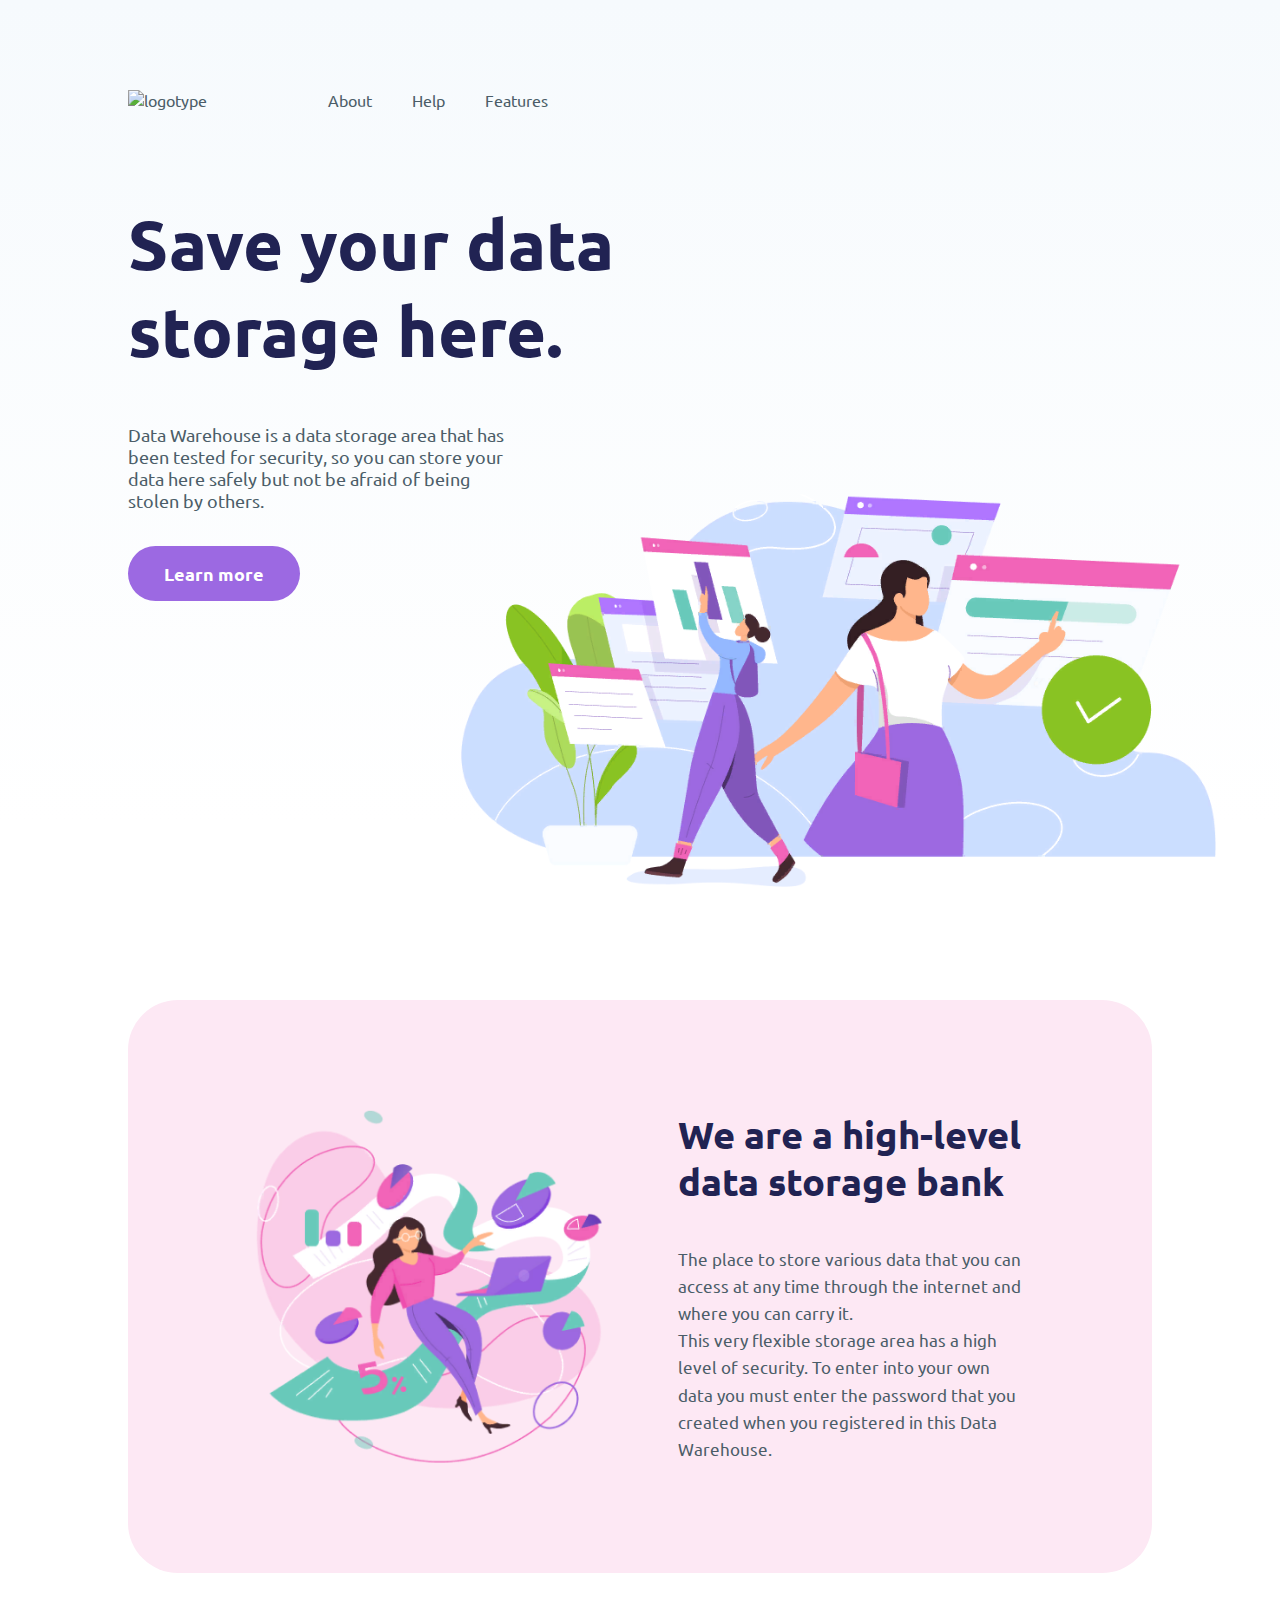
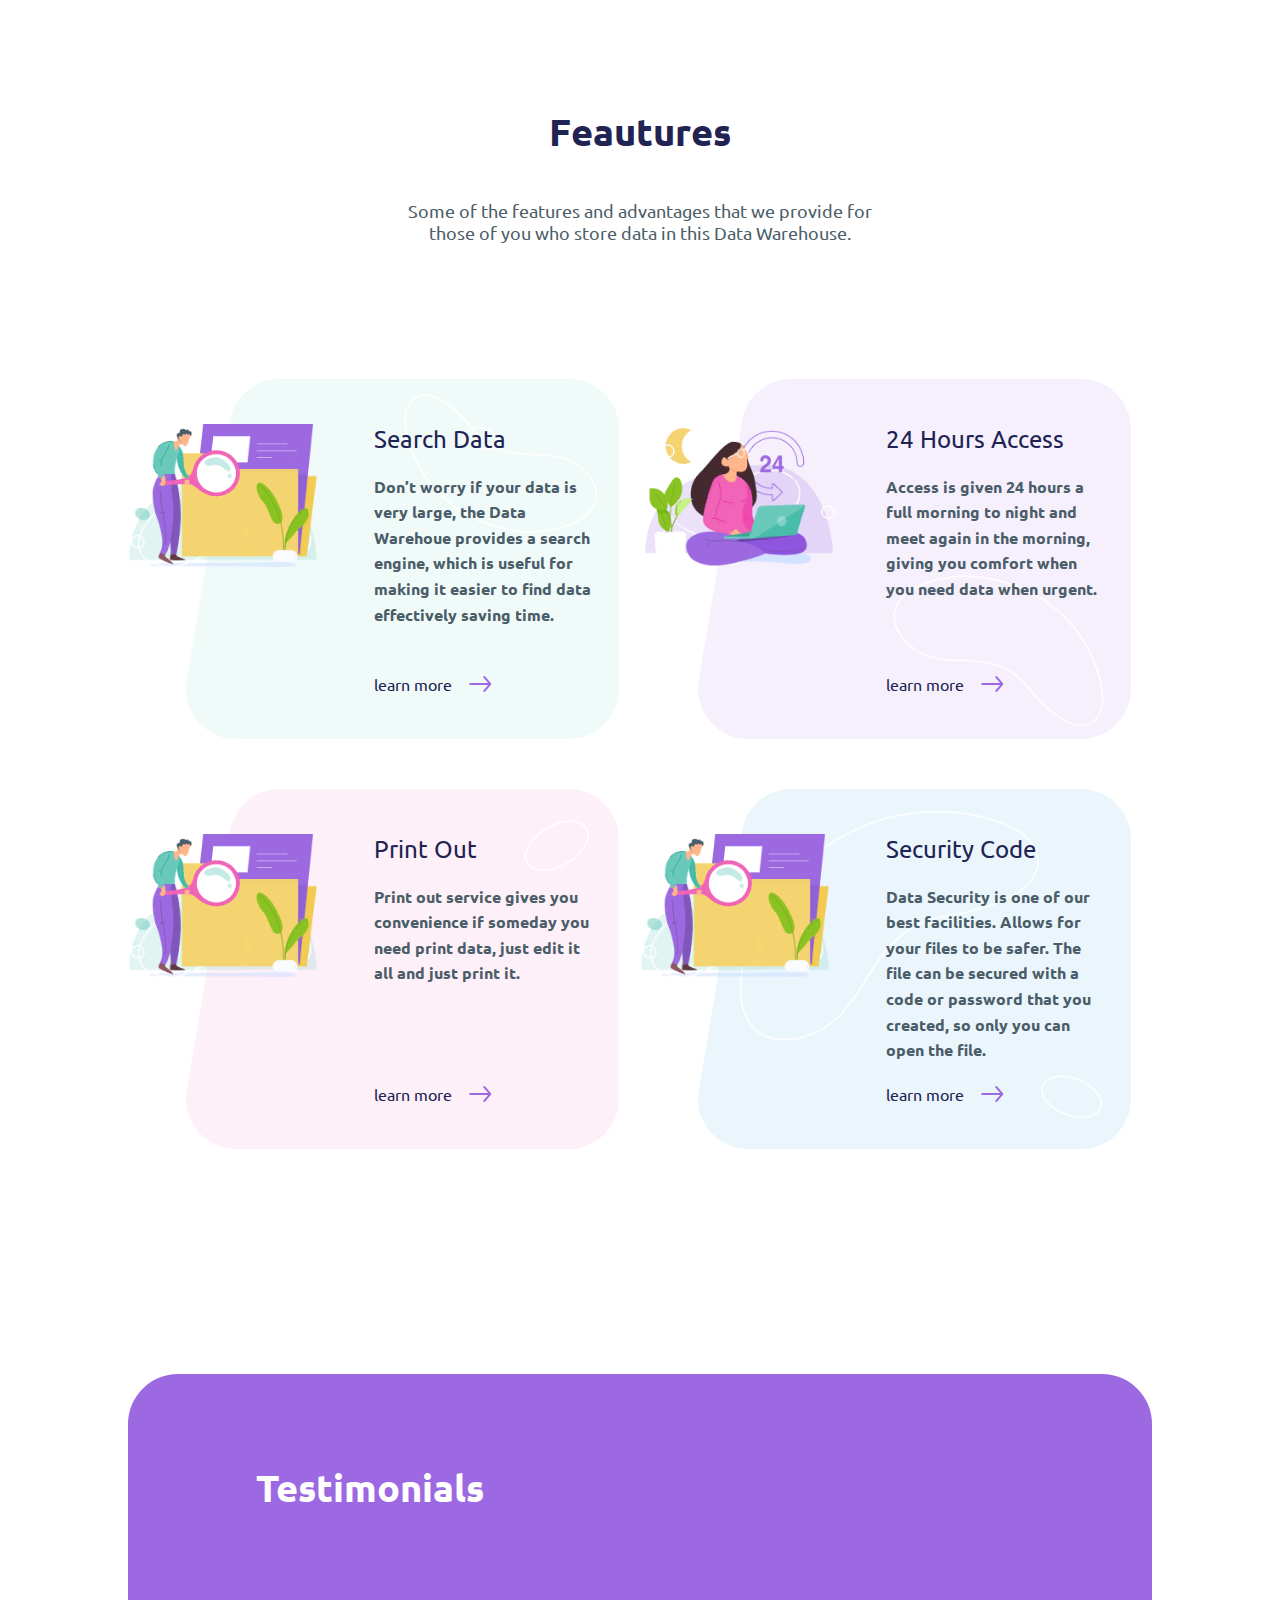
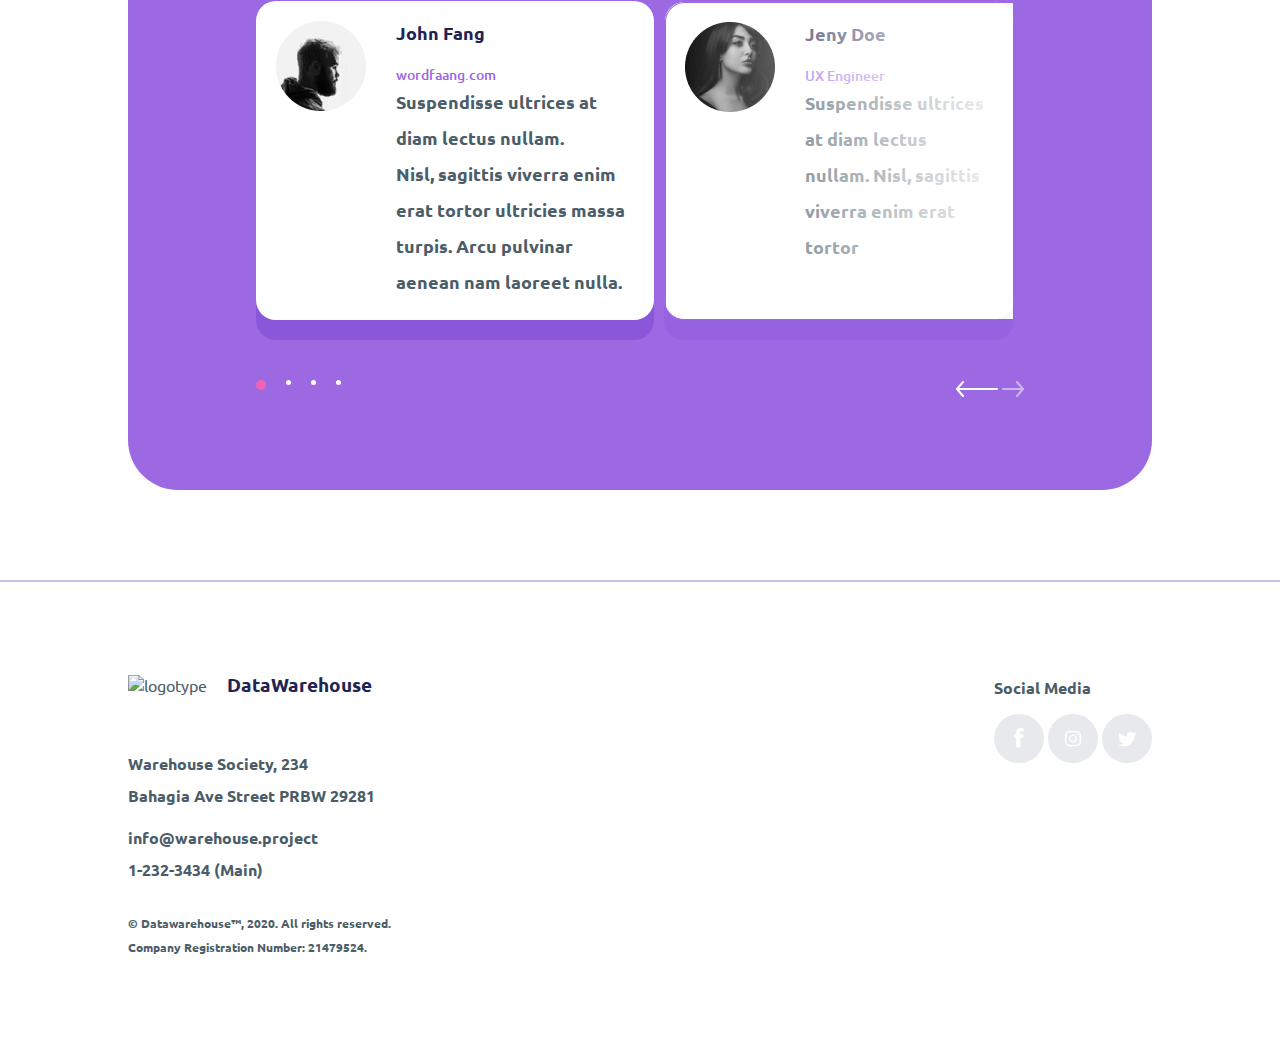
==== module1/index.html @ 19604c6b "made some changes" ====
<!DOCTYPE html>
<html lang="en">

<head>
    <meta charset="UTF-8">
    <meta http-equiv="X-UA-Compatible" content="IE=edge">
    <meta name="viewport" content="width=device-width, initial-scale=1.0">
    <meta name="description" content="Data Warehouse is a data storage area that has been tested for security, so you can store your data here safely but not be afraid of being stolen by others.">
    <meta name="keywords" content="warehouse, save, data, security, storage, area">

    <meta property="og:title" content="The Rock" />
    <meta property="og:image" content="assets/img/screen01_img.png"/>

    <title>Warehouse - Save your data storage here.</title>
    <link rel="stylesheet" href="assets/css/fonts.css">
    <link rel="stylesheet" href="assets/css/main.css">

</head>

<body>
    <header id="header">
        <div class="header_bg"></div>
        <div class="menu">
            <ul class="menu_items">
                <ul class="menu_logo">
                    <a href="/" class="logo">
                        <img src="assets/img/logo.svg" alt="logotype">
                    </a>
                </ul>
                <ul class="menu_item"><a href="#testimonials">About</a></ul>
                <ul class="menu_item"><a href="#footer">Help</a></ul>
                <ul class="menu_item"><a href="#features">Features</a></ul>
            </ul>
        </div>
        <div class="header_cont">
            <h1 class="header_h1">
                Save your data storage here.
            </h1>
            <p class="header_text">Data Warehouse is a data storage area that has been tested for security, so you can
                store your data here safely but not be afraid of being stolen by others.</p>
            <a href="#storage" class="header_button">Learn more</a>
        </div>
    </header>

    <section class="storage" id="storage">
        <div class="container storage_container">
            <img src="assets/img/screen02_img.png" alt="We are a high-level data storage bank" class="storage_img">
            <div class="storage_text">
                <h2 class="storage_h2">We are a high-level data storage bank</h2>
                <p class="storage_p">The place to store various data that you can access at any time through the
                    internet and where you can carry it.</p>
                <p class="storage_p">This very flexible storage area has a high level of security. To enter into your
                    own data you must enter the password that you created when you registered in this Data Warehouse.
                </p>
            </div>
        </div>
    </section>

    <section class="feautures" id="features">
        <div class="container">
            <h2 class="features_h2">Feautures</h2>
            <p class="feautures_p">Some of the features and advantages that we provide for those of you who store data
                in this Data Warehouse.</p>

            <div class="feautures_items">
                <div class="feautures_item">
                    <img src="assets/img/search_img.png" alt="" class="feautures_img">
                    <div class="feautures_text">
                        <h3 class="feautures_item_h3">Search Data</h3>
                        <p class="feautures_item_p">Don’t worry if your data is very large, the Data Warehoue provides a
                            search engine, which is useful for making it easier to find data effectively saving time.
                        </p>
                        <button class="feautures_btn"> learn more</button>
                    </div>
                </div>

                <div class="feautures_item feautures_hours">
                    <img src="assets/img/hours_img.png" alt="" class="feautures_img">
                    <div class="feautures_text">
                        <h3 class="feautures_item_h3">24 Hours Access</h3>
                        <p class="feautures_item_p">Access is given 24 hours a full morning to night and meet again in
                            the morning, giving you comfort when you need data when urgent.</p>
                        <button class="feautures_btn"> learn more</button>
                    </div>
                </div>

                <div class="feautures_item feautures_print">
                    <img src="assets/img/search_img.png" alt="" class="feautures_img">
                    <div class="feautures_text">
                        <h3 class="feautures_item_h3">Print Out</h3>
                        <p class="feautures_item_p">Print out service gives you convenience if someday you need print
                            data, just edit it all and just print it.</p>
                        <button class="feautures_btn"> learn more</button>
                    </div>
                </div>

                <div class="feautures_item feautures_security">
                    <img src="assets/img/search_img.png" alt="" class="feautures_img">
                    <div class="feautures_text">
                        <h3 class="feautures_item_h3">Security Code</h3>
                        <p class="feautures_item_p">Data Security is one of our best facilities. Allows for your files
                            to be safer. The file can be secured with a code or password that you created, so only you
                            can open the file.</p>
                        <button class="feautures_btn"> learn more</button>
                    </div>
                </div>
            </div>


        </div>
    </section>


    <!-- Поставила первому слайду класс active, а последнему через :last-child - display:none.
    Не смогла понять и нагуглить,как лучше это сделать, буду рада обратной связи.

     Полагаю, данный блок будет переделан во время подключения js -->
    <section class="testimonials" id="testimonials">
        <div class="container testimonials_container">
            <h2 class="testimonials_h2">Testimonials</h2>
            <div class="slider">
                <div class="slider_list">
                    <div class="slide active">
                        <div class="slide_cont">
                            <img src="assets/img/John.png" alt="John Fang" class="slide_img">
                            <div class="slide_text">
                                <h3 class="slide_h3">John Fang</h3>
                                <p class="slide_profession">wordfaang.com</p>
                                <p class="slide_p">Suspendisse ultrices at diam lectus nullam.</br> Nisl, sagittis
                                    viverra enim erat tortor ultricies massa turpis. Arcu pulvinar aenean nam laoreet
                                    nulla.</p>
                            </div>
                        </div>
                    </div>

                    <div class="slide">
                        <div class="slide_cont">
                            <img src="assets/img/jeny.png" alt="Jeny Doe" class="slide_img">
                            <div class="slide_text">
                                <h3 class="slide_h3">Jeny Doe</h3>
                                <p class="slide_profession">UX Engineer</p>
                                <p class="slide_p">Suspendisse ultrices at diam lectus nullam. Nisl, sagittis viverra enim erat tortor</p>
                            </div>
                        </div>
                        <div class="slide_unactive_bg"></div>
                    </div>

                    <div class="slide">
                        <div class="slide_cont">
                            <img src="assets/img/William.png" alt="William" class="slide_img">
                            <div class="slide_text">
                                <h3 class="slide_h3">William</h3>
                                <p class="slide_profession">Web Designer</p>
                                <p class="slide_p">Suspendisse ultrices at diam lectus nullam. Nisl, sagittis viverra enim erat tortor</p>
                            </div>
                        </div>
                        <div class="slide_unactive_bg"></div>

                    </div>


                </div>
                <div class="slider_navigation">
                    <div class="slider_dots">
                        <a class="slider_dot dot_active"></a>
                        <a class="slider_dot"></a>
                        <a class="slider_dot"></a>
                        <a class="slider_dot"></a>
                    </div>
                    <div class="slider_arrows">
                        <a href="" class="slider_arrow_left"><img src="assets/img/slider_arrow_left.svg"
                                alt="left arrow"></a>
                        <a href="" class="slider_arrow_right"><img src="assets/img/slider_arrow_right.svg"
                                alt="right arrow"></a>
                    </div>
                </div>
            </div>
        </div>
    </section>

    <footer id="footer">
        <div class="container footer_container">
            <div class="footer_menu">
                <a class="footer_logo" href="#header">
                    <img src="assets/img/logo.svg" alt="logotype">
                    <h3 class="footer_h3">DataWarehouse</h3>
                </a>

                <p class="footer_p">Warehouse Society, 234 <br> Bahagia Ave Street PRBW 29281</p>
                <p class="footer_p">info@warehouse.project <br> 1-232-3434 (Main)</p>

                <p class="footer_copyright">© Datawarehouse™, 2020. All rights reserved. <br> Company Registration
                    Number: 21479524.</p>

            </div>
            <div class="footer_icons">
                <p class="footer_p">Social Media</p>

                <a href="#footer" class="footer_icon"><img src="assets/img/fb.svg" alt="facebook icon"></a>
                <a href="#footer" class="footer_icon"><img src="assets/img/inst.svg" alt="instagram icon"></a>
                <a href="#footer" class="footer_icon"><img src="assets/img/twitter.svg" alt="twitter icon"></a>
            </div>
        </div>
    </footer>


</body>

</html>
---- module1/assets/css/fonts.css ----
/* ubuntu-300 - latin_cyrillic */
@font-face {
    font-family: 'Ubuntu';
    font-style: normal;
    font-weight: 300;
    src: local(''),
         url('../fonts/ubuntu-v19-latin_cyrillic-300.woff2') format('woff2'), /* Chrome 26+, Opera 23+, Firefox 39+ */
         url('../fonts/ubuntu-v19-latin_cyrillic-300.woff') format('woff'); /* Chrome 6+, Firefox 3.6+, IE 9+, Safari 5.1+ */
  }
  /* ubuntu-regular - latin_cyrillic */
  @font-face {
    font-family: 'Ubuntu';
    font-style: normal;
    font-weight: 400;
    src: local(''),
         url('../fonts/ubuntu-v19-latin_cyrillic-regular.woff2') format('woff2'), /* Chrome 26+, Opera 23+, Firefox 39+ */
         url('../fonts/ubuntu-v19-latin_cyrillic-regular.woff') format('woff'); /* Chrome 6+, Firefox 3.6+, IE 9+, Safari 5.1+ */
  }
  /* ubuntu-500 - latin_cyrillic */
  @font-face {
    font-family: 'Ubuntu';
    font-style: normal;
    font-weight: 500;
    src: local(''),
         url('../fonts/ubuntu-v19-latin_cyrillic-500.woff2') format('woff2'), /* Chrome 26+, Opera 23+, Firefox 39+ */
         url('../fonts/ubuntu-v19-latin_cyrillic-500.woff') format('woff'); /* Chrome 6+, Firefox 3.6+, IE 9+, Safari 5.1+ */
  }
  /* ubuntu-700 - latin_cyrillic */
  @font-face {
    font-family: 'Ubuntu';
    font-style: normal;
    font-weight: 700;
    src: local(''),
         url('../fonts/ubuntu-v19-latin_cyrillic-700.woff2') format('woff2'), /* Chrome 26+, Opera 23+, Firefox 39+ */
         url('../fonts/ubuntu-v19-latin_cyrillic-700.woff') format('woff'); /* Chrome 6+, Firefox 3.6+, IE 9+, Safari 5.1+ */
  }
---- module1/assets/css/main.css ----
* {
    font-family: Ubuntu, sans-serif;
    box-sizing: border-box;
    padding: 0;
    margin: 0;
    border: none;
}
body {
    width: 100vw;
    background: linear-gradient(180deg, #F6FAFD 0%, #FFFFFF 19.4%);
}
a {
    text-decoration: none;
    cursor: pointer;
}
p, a {
    color: #4B5D68;
}
h1, h2, h3, h4, h5, h6 {
    color: #212353;
}
header {
    padding: 10vh 10vw 0 10vw;
    width: 100vw;
    margin: 0 auto;
    height: 100vh;
    min-height: 450px;
    position: relative;
}
.header_bg {
    background-image: url(../img/Screen01_bg.png);
    background-repeat: no-repeat;
    background-size: contain;
    width: 60vw;
    height: 60vh;
    position: absolute;
    background-position: 100% 100%;
    bottom: 0;
    right: 5vw;
    z-index: 1;
}
.menu_logo {
    margin-right: 121px;
}
.menu_items {
    display: flex;
    align-items: center;
}
.menu_item {
    margin-right: 40px;
}
.menu_item a {
    font-size: 16px;
    transition: all 0.5s linear;
}
.menu_item a:hover {
    font-weight: 700;
}
.menu_item:last-child {
    margin-right: 0;
}
.header_cont {
    margin-top: 10vh;
    width: 40vw;
    min-width: 300px;
    position: relative;
    z-index: 2;
}
.header_h1 {
    font-size: calc(36px + (80 - 36) * ((100vw - 320px) / (1600 - 320)));
    font-weight: 700;
}
.header_text {
    font-size: 18px;
    margin: 50px 0 50px 0;
    max-width: 380px;
}
.header_button {
    padding: 16px 36px;
    border-radius: 50px;
    background-color: #9C69E2;
    color: #fff;
    font-weight: 700;
    font-size: 18px;
}
.storage {
    padding-top: 100px;
}
.container {
    width: 80%;
    margin: 0 auto;
    display: flex;
    flex-direction: column;
    align-items: center;
}

.container.storage_container {
    background-color: #FDE8F4;
    border-radius: 50px;
    display: flex;
    flex-direction: row;
    padding: 20px 10vw;
    gap: 10%;
}
.storage_img {
    width: 45%;
    margin: 10vh 0;

}
.storage_text {
    width: 45%;
}
.storage_h2 {
    font-size: calc(30px + (40 - 30) * ((100vw - 320px) / (1600 - 320)));
    text-align: left;
    margin-bottom: 40px;

}
.storage_p {
    font-size: calc(14px + (18 - 14) * ((100vw - 320px) / (1600 - 320)));
    line-height: 1.6em;

}

.feautures {
    padding: 15vh 0;

}
.features_h2{
    font-size: calc(30px + (40 - 30) * ((100vw - 320px) / (1600 - 320)));
}
.feautures_p{
    width: 40vw;
    min-width: 300px;
    text-align: center;
    margin: 5vh auto 5vh auto;
    font-size: 18px;
}
.feautures_items {
    display: flex;
    flex-wrap: wrap;
    width: 100%;
    gap: 2%;
    margin-top: 10vh;

}
.feautures_item {
    width: 48%;
    display: flex;
    padding: 45px 0;
    flex-wrap: wrap;
    flex-direction: row;
    align-items: start;
    gap: 10%;
    background-image: url(../img/search_bg.png);
    background-repeat: no-repeat;
    background-size: 90% 100%;    
    background-position: 100% 50%;
}
.feautures_item.feautures_hours {
    background-image: url(../img/hours_bg.png);
}
.feautures_item.feautures_print {
    background-image: url(../img/print_bg.png);
    margin-top: 50px;
}
.feautures_item.feautures_security {
    background-image: url(../img/security_bg.png);
    margin-top: 50px;
}
.feautures_img {
    display: block;
    max-width: 40%;
    /* max-height: 200px; */
    height: auto;
}
.feautures_text {
    width: 50%;
}
.feautures_item_h3 {
    font-size: 24px;
    font-weight: 400;
}
.feautures_item_p {
    font-size: 16px;
    font-weight: 700;
    margin: 20px 20px 20px 0;
    line-height: 1.6em;
    width: 220px;
    height: 180px;
}
.feautures_btn {
    background-color: transparent;
    background-image: url(../img/feautures_arrow.png);
    background-position: 100% 50%;
    background-repeat: no-repeat;
    padding-right: 40px;
    color: #212353;
    font-size: 16px;
}

.testimonials {
    padding: 10vh 0;
    overflow: hidden;

}
.container.testimonials_container {
    background: #9C69E2;
    border-radius: 50px;
    padding: 10vh 10vw;
    align-items: start;
}
.testimonials_h2 {
    color: #fff;
    font-size: calc(30px + (40 - 30) * ((100vw - 320px) / (1600 - 320)));
    text-align: left;
}

.slider{
    width: 100%;
    margin-top: 10vh;    
}
.slider_list{
    width: 100%;
    display: flex;
    flex-direction: row;
}
.slide{
    width: 40vw;
    min-width: 350px;
    margin-right: 10px;
    padding: 20px;
    background-color: #fff;
    border-radius: 20px;
    box-shadow: 0px 20px 0px rgba(95, 43, 200, 0.1);
    border: 1px solid #9C69E2;
    position: relative;
}
.slide.active {
    width: 80vw;
    border: none;
    box-shadow: 0px 20px 0px rgba(95, 43, 200, 0.3);
}
.slide:last-child {
    display: none;
}
.slide_cont{
    display: flex;
    flex-direction: row;
    align-items: start;
}

.slide_text{
    margin-left: 30px;
    width: 70%;
}
.slide_h3{
    font-size: 18px;
}
.slide_profession{
    font-size: 14px;
    font-weight: 500;
    color: #9C69E2;
    margin-top: 20px;
}
.slide_p{
    font-weight: 700;
    font-size: 18px;
    line-height: 2em;
}
.slide_img {
    display: block;
}

.slide_unactive_bg {
    position: absolute;
    width: 100%;
    height: 100%;
    z-index: 10;
    background-image: url(../img/slide_unactive.png);
    left: 0;
    top: 0;
}

.slider_navigation{
    display: flex;
    flex-direction: row;
    justify-content: space-between;
    margin-top: 60px;

}
.slider_dots{
    display: flex;
    flex-direction: row;
    gap: 20px

}
.slider_dot{
    background: #fff;
    width: 5px;
    height: 5px;
    border-radius: 100%;
}
.slider_dot.dot_active{
    background: #F063B8;
    width: 10px;
    height: 10px;
}

footer {
    padding: 10vh 0;
    border-top: 2px solid rgba(95, 43, 200, 0.3)
}

.footer_container{
    display: flex;
    flex-direction: row;
    justify-content: space-between;
    align-items: start;
}
.footer_logo{
    display: flex;
    flex-direction: row;
    align-items: center;
    gap: 20px;
    margin-bottom: 50px;
}

.footer_p {
    margin-bottom: 10px;
    font-size: 16px;
    font-weight: 700;
    line-height: 2em;

}

.footer_copyright {
    font-size: 12px;
    font-weight: 700;
    line-height: 2em;
    margin-top: 25px;
}












/* adaptive */
@media (max-width:1200px) {
    .container {
        width: 90%;
    }
}

@media (max-width:992px) {
    .header_cont {
        width: 60vw;
    }
    .header_text {
        margin: 5vh 0 5vh 0;
    }
    .container {
        width: 95%;
    }
    .feautures_item {
        width: 100%;
        max-width: 600px;
        margin: 10px auto 10px auto;
    }
}
@media (max-width:768px) {
    header {
        padding: 10vh 5vw 0 5vw;
    }
    .header_bg {
        opacity: 0.7;
    }
    .container.storage_container {
        padding: 10vh 5vw;
        flex-wrap: wrap;
        text-align: center;
    }
    .storage_img {
        width: 100%;
        max-width: 200px;
        margin: 5vh auto;
    }
    .storage_h2 {
        text-align: center;
    }
    .storage_text {
        width: 100%;
    }
    .footer_container {
        flex-direction: column;
        justify-content: center;
        align-items: center;
        text-align: center;
    }

}
@media (max-width:480px) {
    .menu_logo {
        margin-right: 50px;
    }
    .header_bg {
        opacity: 0;
    }
    .header_cont {
        margin: 10vh auto 0 auto;
        text-align: center;
        width: 100%;
    }
    .feautures_items {
        align-items: center;
    }
    .feautures_item {
        background-size: 100% 100%;
    }
    .feautures_text{
        width: 100%;
        text-align: center;
    }
    .feautures_img{
        width: 100%;
        margin: 0 auto 20px auto;
    }
    .feautures_item_p {
        width: 80%;
        margin: 20px auto;
        height: auto;
    }
}
@media (max-width:320px) {
    .menu_logo, .menu_item {
        margin-right: 20px;
    }

}
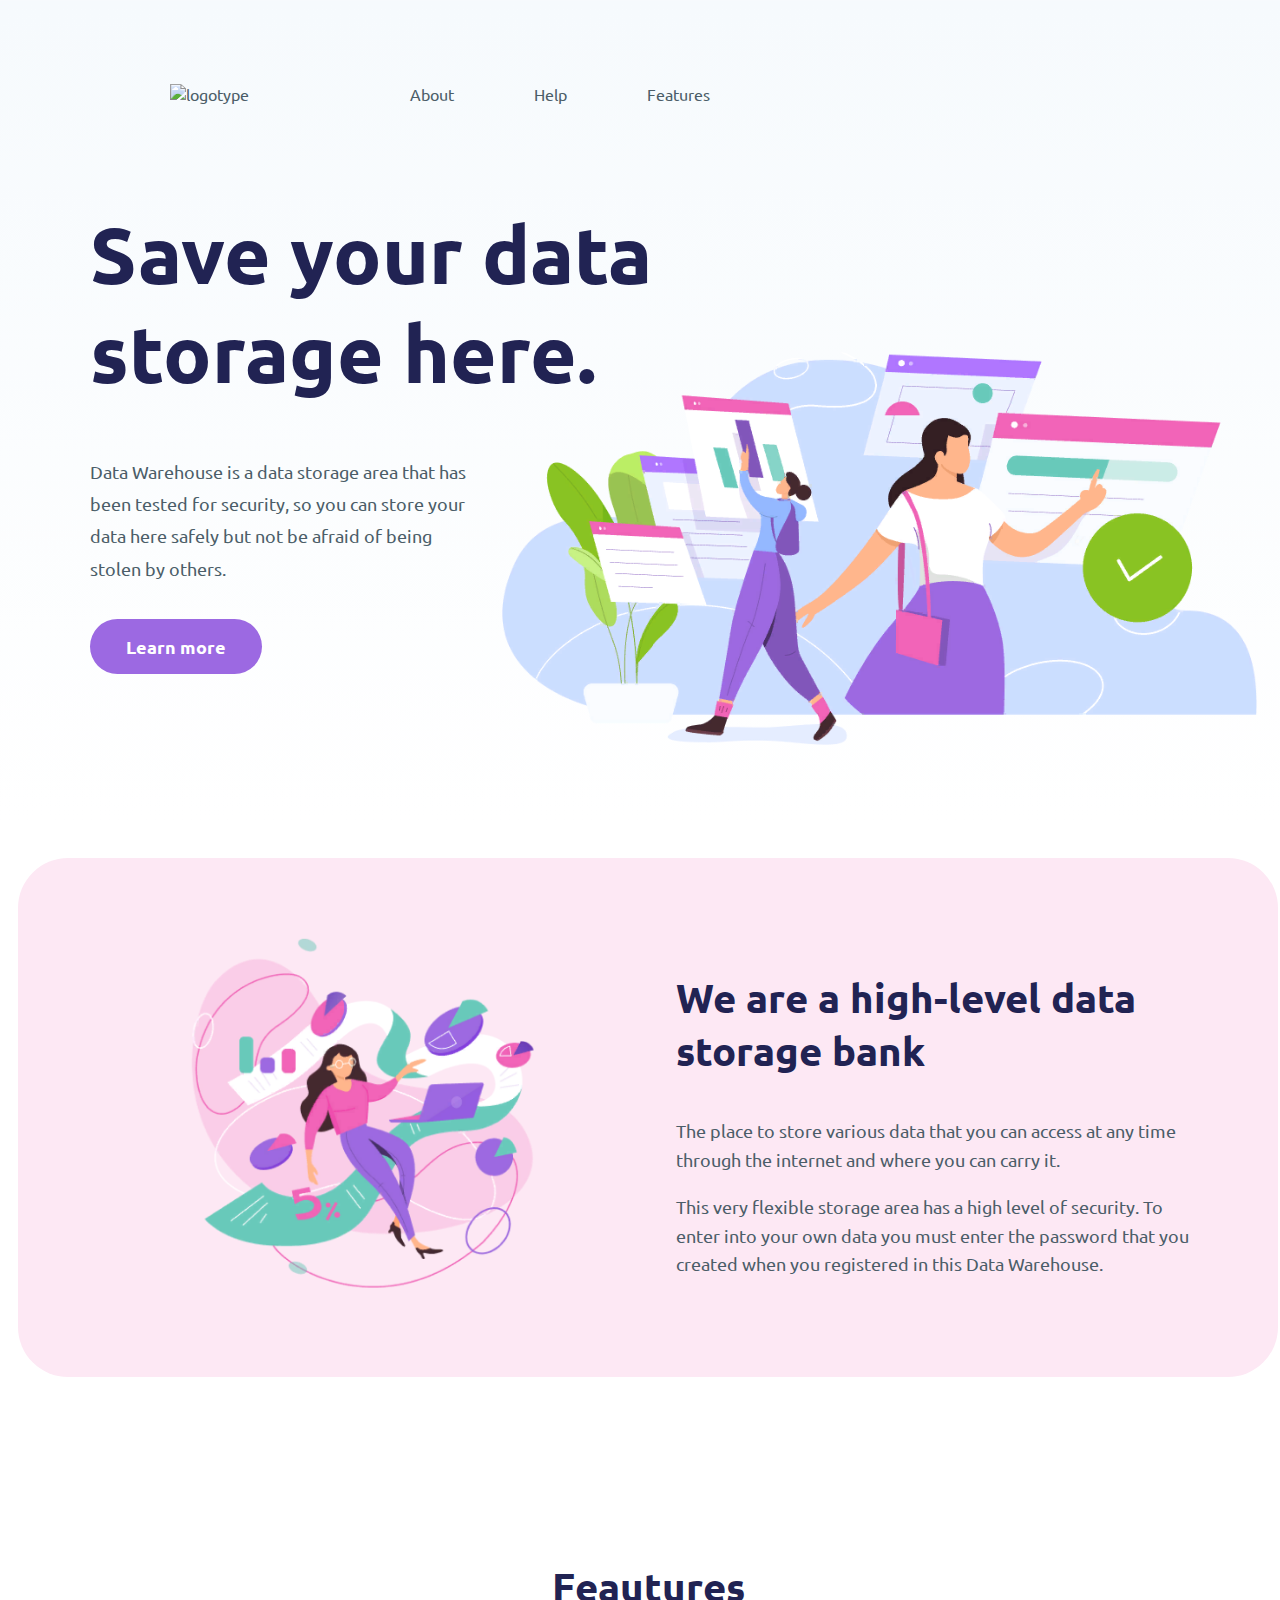
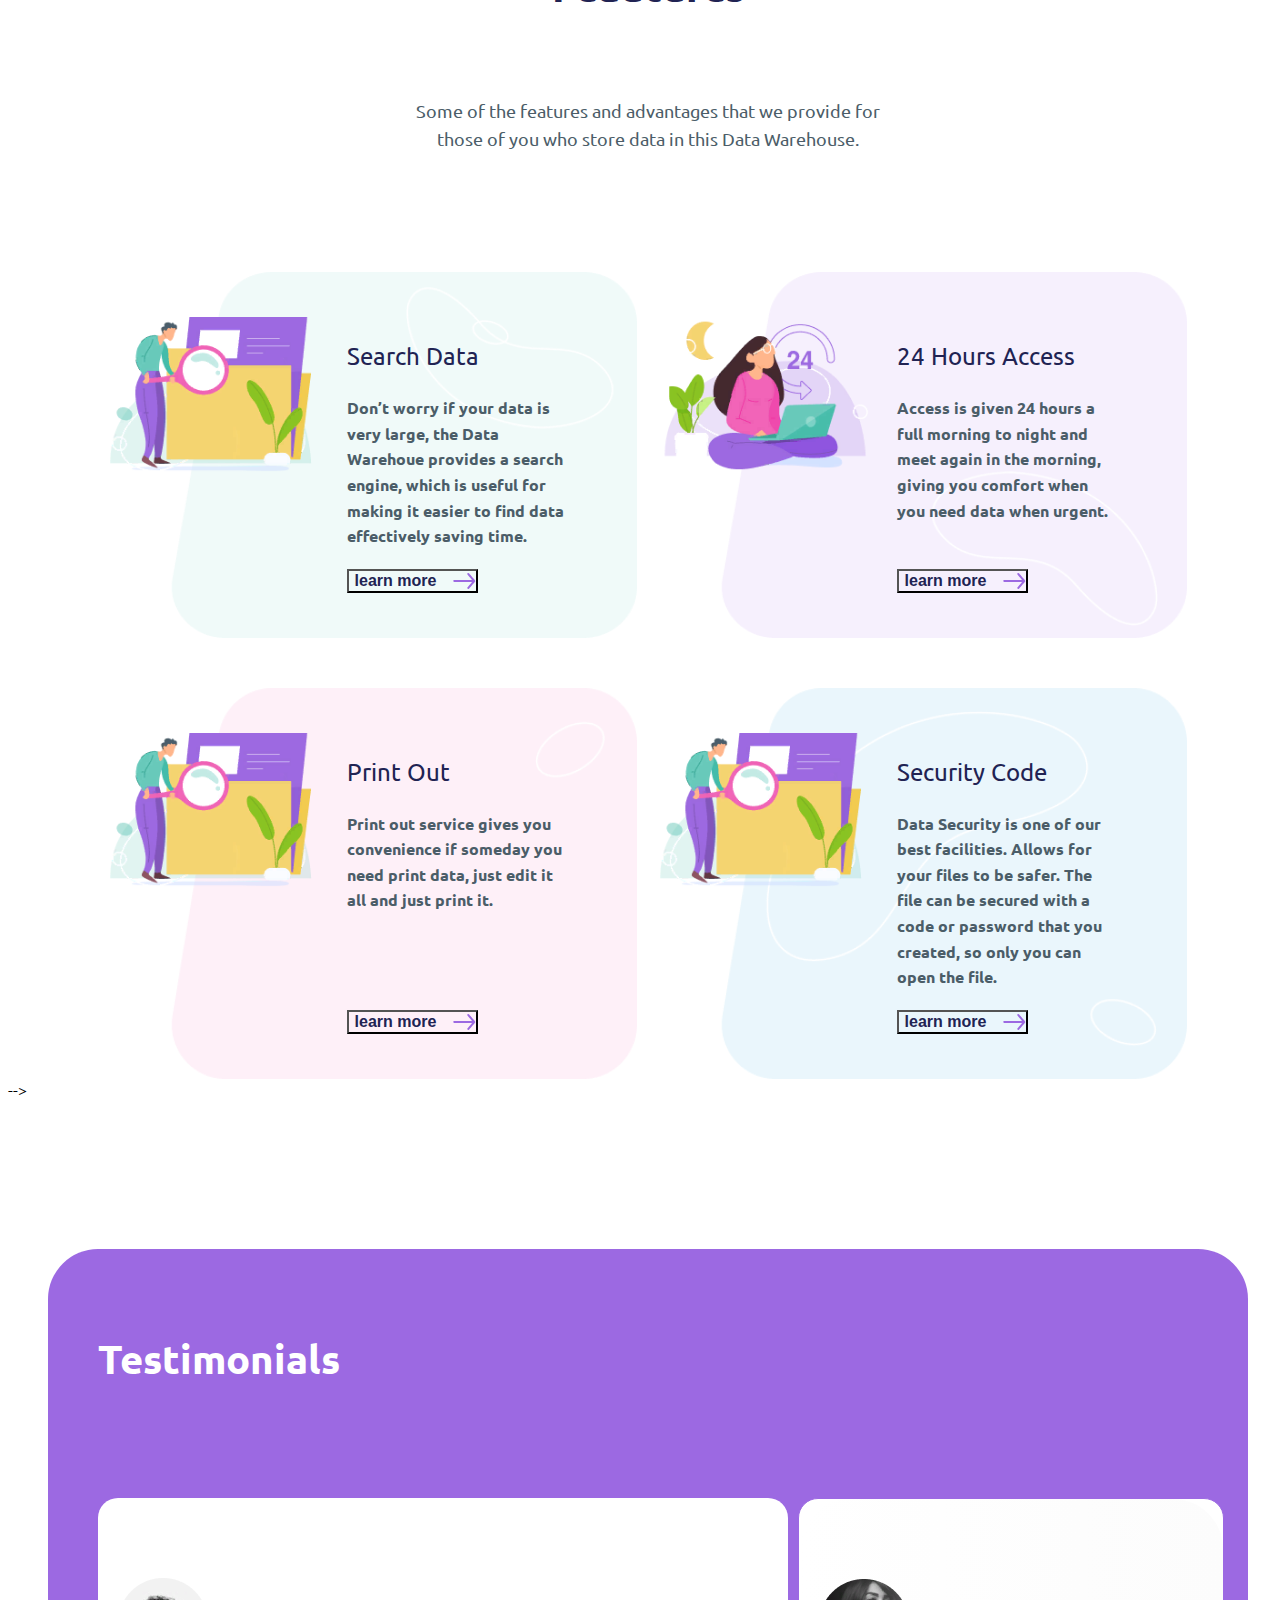
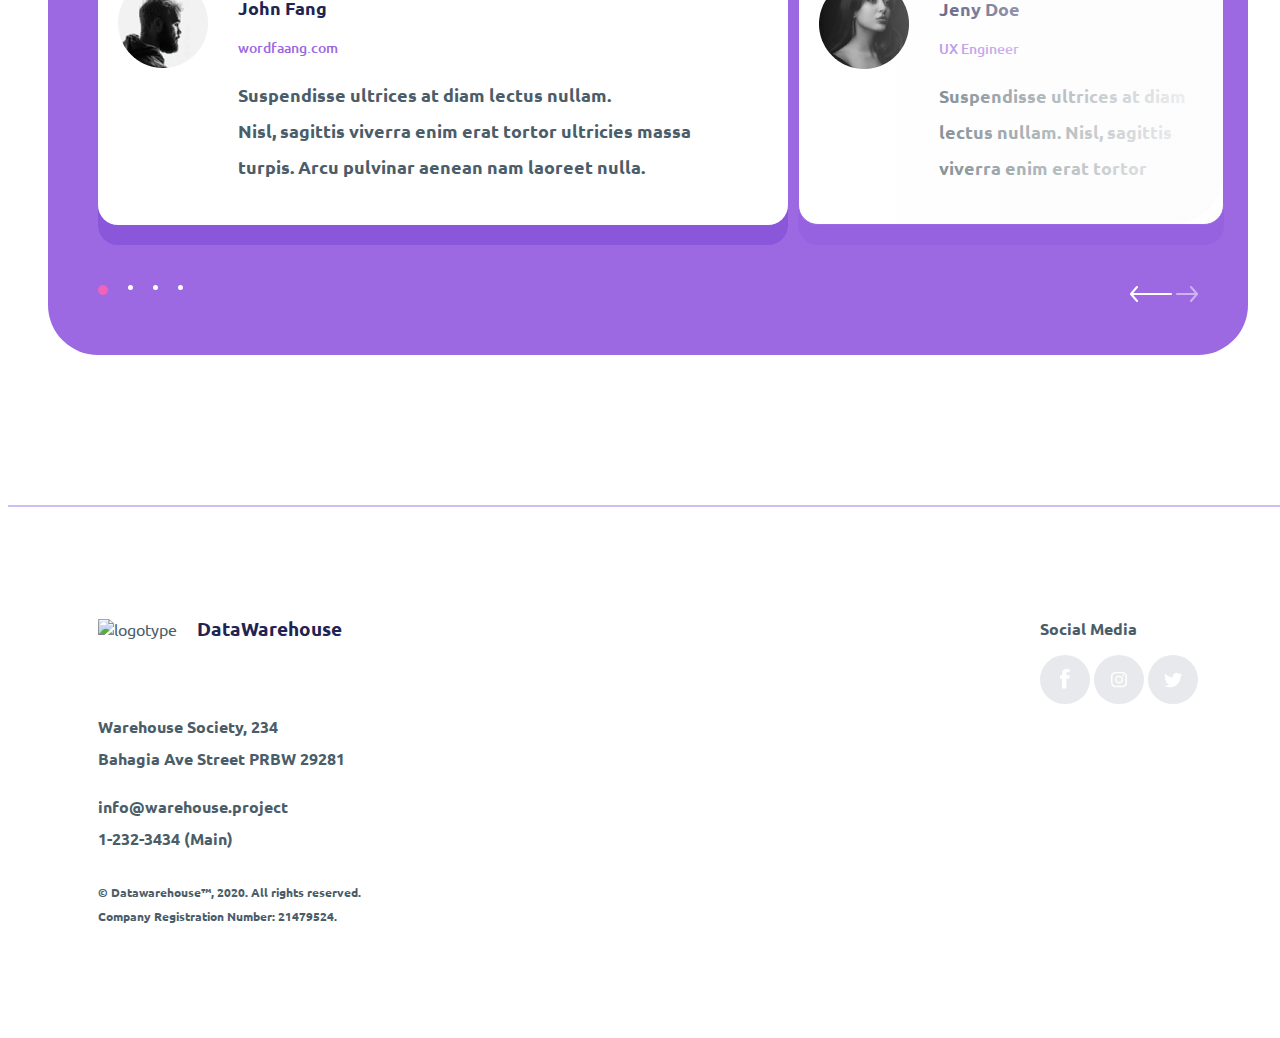
==== commit 41dd889e: "Made some changes" ====
--- a/module1/index.html
+++ b/module1/index.html
@@ -4,21 +4,25 @@
 <head>
     <meta charset="UTF-8">
     <meta http-equiv="X-UA-Compatible" content="IE=edge">
-    <meta name="viewport" content="width=device-width, initial-scale=1.0">
-    <meta name="description" content="Data Warehouse is a data storage area that has been tested for security, so you can store your data here safely but not be afraid of being stolen by others.">
+    <meta name="viewport" content="width=device-width, initial-scale=1.0, maximum-scale=1.0">
+    <meta name="description"
+        content="Data Warehouse is a data storage area that has been tested for security, so you can store your data here safely but not be afraid of being stolen by others.">
     <meta name="keywords" content="warehouse, save, data, security, storage, area">
 
     <meta property="og:title" content="The Rock" />
-    <meta property="og:image" content="assets/img/screen01_img.png"/>
+    <meta property="og:image" content="assets/img/screen01_img.png" />
 
     <title>Warehouse - Save your data storage here.</title>
+    <link rel="icon" href="assets/img/favicon.ico" type="image/x-icon">
+
+    <link rel="stylesheet" href="assets/css/reset.css">
     <link rel="stylesheet" href="assets/css/fonts.css">
     <link rel="stylesheet" href="assets/css/main.css">
 
 </head>
 
 <body>
-    <header id="header">
+    <header id="header" class="header">
         <div class="header_bg"></div>
         <div class="menu">
             <ul class="menu_items">
@@ -34,7 +38,7 @@
         </div>
         <div class="header_cont">
             <h1 class="header_h1">
-                Save your data storage here.
+                Save your data <br>storage here.
             </h1>
             <p class="header_text">Data Warehouse is a data storage area that has been tested for security, so you can
                 store your data here safely but not be afraid of being stolen by others.</p>
@@ -44,7 +48,7 @@
 
     <section class="storage" id="storage">
         <div class="container storage_container">
-            <img src="assets/img/screen02_img.png" alt="We are a high-level data storage bank" class="storage_img">
+            <div class="storage_img"></div>
             <div class="storage_text">
                 <h2 class="storage_h2">We are a high-level data storage bank</h2>
                 <p class="storage_p">The place to store various data that you can access at any time through the
@@ -57,7 +61,7 @@
     </section>
 
     <section class="feautures" id="features">
-        <div class="container">
+        <div class="container feautures_container">
             <h2 class="features_h2">Feautures</h2>
             <p class="feautures_p">Some of the features and advantages that we provide for those of you who store data
                 in this Data Warehouse.</p>
@@ -65,56 +69,70 @@
             <div class="feautures_items">
                 <div class="feautures_item">
                     <img src="assets/img/search_img.png" alt="" class="feautures_img">
-                    <div class="feautures_text">
-                        <h3 class="feautures_item_h3">Search Data</h3>
-                        <p class="feautures_item_p">Don’t worry if your data is very large, the Data Warehoue provides a
-                            search engine, which is useful for making it easier to find data effectively saving time.
-                        </p>
+                    <div class="feautures_cont">
+                        <div class="feautures_text">
+                            <h3 class="feautures_item_h3">Search Data</h3>
+                            <p class="feautures_item_p">Don’t worry if your data is very large, the Data Warehoue
+                                provides a
+                                search engine, which is useful for making it easier to find data effectively saving
+                                time.
+                            </p>
+                        </div>
                         <button class="feautures_btn"> learn more</button>
                     </div>
                 </div>
 
                 <div class="feautures_item feautures_hours">
                     <img src="assets/img/hours_img.png" alt="" class="feautures_img">
-                    <div class="feautures_text">
-                        <h3 class="feautures_item_h3">24 Hours Access</h3>
-                        <p class="feautures_item_p">Access is given 24 hours a full morning to night and meet again in
-                            the morning, giving you comfort when you need data when urgent.</p>
-                        <button class="feautures_btn"> learn more</button>
-                    </div>
+                    <div class="feautures_cont">
+                        <div class="feautures_text">
+                            <h3 class="feautures_item_h3">24 Hours Access</h3>
+                            <p class="feautures_item_p">Access is given 24 hours a full morning to night and meet again
+                                in
+                                the morning, giving you comfort when you need data when urgent.</p>
+                        </div>
+                        <button class="feautures_btn"> learn more</button>
+                    </div>
+
                 </div>
 
                 <div class="feautures_item feautures_print">
                     <img src="assets/img/search_img.png" alt="" class="feautures_img">
-                    <div class="feautures_text">
-                        <h3 class="feautures_item_h3">Print Out</h3>
-                        <p class="feautures_item_p">Print out service gives you convenience if someday you need print
-                            data, just edit it all and just print it.</p>
+                    <div class="feautures_cont">
+                        <div class="feautures_text">
+                            <h3 class="feautures_item_h3">Print Out</h3>
+                            <p class="feautures_item_p">Print out service gives you convenience if someday you need
+                                print
+                                data, just edit it all and just print it.</p>
+                        </div>
                         <button class="feautures_btn"> learn more</button>
                     </div>
                 </div>
 
                 <div class="feautures_item feautures_security">
                     <img src="assets/img/search_img.png" alt="" class="feautures_img">
-                    <div class="feautures_text">
-                        <h3 class="feautures_item_h3">Security Code</h3>
-                        <p class="feautures_item_p">Data Security is one of our best facilities. Allows for your files
-                            to be safer. The file can be secured with a code or password that you created, so only you
-                            can open the file.</p>
-                        <button class="feautures_btn"> learn more</button>
-                    </div>
-                </div>
-            </div>
-
-
-        </div>
-    </section>
-
-
-    <!-- Поставила первому слайду класс active, а последнему через :last-child - display:none.
-    Не смогла понять и нагуглить,как лучше это сделать, буду рада обратной связи.
-
-     Полагаю, данный блок будет переделан во время подключения js -->
+                    <div class="feautures_cont">
+                        <div class="feautures_text">
+                            <h3 class="feautures_item_h3">Security Code</h3>
+                            <p class="feautures_item_p">Data Security is one of our best facilities. Allows for your
+                                files
+                                to be safer. The file can be secured with a code or password that you created, so only
+                                you
+                                can open the file.</p>
+                        </div>
+                        <button class="feautures_btn"> learn more</button>
+                    </div>
+                </div>
+            </div>
+
+
+        </div>
+    </section> -->
+
+
+    <!-- Надеюсь, со слайдером не сильно накосячила...
+     Пока что оставляю так, т.к. полагаю, что данный блок будет переделан во время подключения js -->
+
     <section class="testimonials" id="testimonials">
         <div class="container testimonials_container">
             <h2 class="testimonials_h2">Testimonials</h2>
@@ -157,8 +175,6 @@
                         <div class="slide_unactive_bg"></div>
 
                     </div>
-
-
                 </div>
                 <div class="slider_navigation">
                     <div class="slider_dots">
--- a/module1/assets/css/main.css
+++ b/module1/assets/css/main.css
@@ -1,13 +1,9 @@
-* {
+
+body {
+    background: linear-gradient(180deg, #F6FAFD 0%, #FFFFFF 19.4%);
+    width: 100vw;
     font-family: Ubuntu, sans-serif;
-    box-sizing: border-box;
-    padding: 0;
-    margin: 0;
-    border: none;
-}
-body {
-    width: 100vw;
-    background: linear-gradient(180deg, #F6FAFD 0%, #FFFFFF 19.4%);
+
 }
 a {
     text-decoration: none;
@@ -19,25 +15,31 @@
 h1, h2, h3, h4, h5, h6 {
     color: #212353;
 }
-header {
-    padding: 10vh 10vw 0 10vw;
-    width: 100vw;
+.header {
+    width: 90vw;
     margin: 0 auto;
     height: 100vh;
     min-height: 450px;
     position: relative;
+    max-width: 1117px;
+    max-height: 750px;
 }
 .header_bg {
     background-image: url(../img/Screen01_bg.png);
     background-repeat: no-repeat;
     background-size: contain;
     width: 60vw;
+    max-width: 800px;
+    max-height: 500px;
     height: 60vh;
     position: absolute;
     background-position: 100% 100%;
     bottom: 0;
-    right: 5vw;
+    right: -50px;
     z-index: 1;
+}
+.menu {
+    padding-top: 60px;
 }
 .menu_logo {
     margin-right: 121px;
@@ -60,20 +62,20 @@
     margin-right: 0;
 }
 .header_cont {
-    margin-top: 10vh;
-    width: 40vw;
+    margin-top: 100px;
     min-width: 300px;
     position: relative;
     z-index: 2;
 }
 .header_h1 {
-    font-size: calc(36px + (80 - 36) * ((100vw - 320px) / (1600 - 320)));
+    font-size: 80px;
     font-weight: 700;
 }
 .header_text {
     font-size: 18px;
     margin: 50px 0 50px 0;
     max-width: 380px;
+    line-height: 1.8em;
 }
 .header_button {
     padding: 16px 36px;
@@ -87,7 +89,8 @@
     padding-top: 100px;
 }
 .container {
-    width: 80%;
+    width: 90%;
+    max-width: 1100px;
     margin: 0 auto;
     display: flex;
     flex-direction: column;
@@ -99,59 +102,72 @@
     border-radius: 50px;
     display: flex;
     flex-direction: row;
-    padding: 20px 10vw;
-    gap: 10%;
-}
+    align-items: stretch;
+    justify-content: center;
+    padding: 80px 5em;
+    gap: 5%;
+}
+
 .storage_img {
-    width: 45%;
-    margin: 10vh 0;
-
+    background-image: url(../img/screen02_img.png);
+    background-repeat: no-repeat;
+    background-position: center center;
+    background-size: contain;
+    min-height: 150px;
+    max-height: 350px;
+    width: 47%;
 }
 .storage_text {
-    width: 45%;
+    width: 47%;
 }
 .storage_h2 {
-    font-size: calc(30px + (40 - 30) * ((100vw - 320px) / (1600 - 320)));
+    font-size: 40px;
     text-align: left;
     margin-bottom: 40px;
 
 }
 .storage_p {
-    font-size: calc(14px + (18 - 14) * ((100vw - 320px) / (1600 - 320)));
+    font-size: 18px;
     line-height: 1.6em;
 
 }
 
 .feautures {
-    padding: 15vh 0;
+    padding-top: 150px;
 
 }
 .features_h2{
-    font-size: calc(30px + (40 - 30) * ((100vw - 320px) / (1600 - 320)));
+    font-size: 40px;
 }
 .feautures_p{
     width: 40vw;
-    min-width: 300px;
+    min-width: 250px;
+    max-width: 600px;
     text-align: center;
-    margin: 5vh auto 5vh auto;
+    margin-top: 50px;
+    line-height: 1.6em;
     font-size: 18px;
 }
 .feautures_items {
     display: flex;
     flex-wrap: wrap;
+    align-items: stretch;
+    justify-content: center;
     width: 100%;
     gap: 2%;
-    margin-top: 10vh;
+    margin-top: 50px;
 
 }
 .feautures_item {
     width: 48%;
+    min-width: 450px;
     display: flex;
     padding: 45px 0;
-    flex-wrap: wrap;
+    /* flex-wrap: wrap; */
     flex-direction: row;
     align-items: start;
-    gap: 10%;
+    gap: 5%;
+    margin-top: 50px;
     background-image: url(../img/search_bg.png);
     background-repeat: no-repeat;
     background-size: 90% 100%;    
@@ -162,11 +178,9 @@
 }
 .feautures_item.feautures_print {
     background-image: url(../img/print_bg.png);
-    margin-top: 50px;
 }
 .feautures_item.feautures_security {
     background-image: url(../img/security_bg.png);
-    margin-top: 50px;
 }
 .feautures_img {
     display: block;
@@ -174,9 +188,15 @@
     /* max-height: 200px; */
     height: auto;
 }
-.feautures_text {
+.feautures_cont {
+    height: 100%;
     width: 50%;
-}
+    display: flex;
+    flex-direction: column;
+    justify-content: space-between;
+    align-items: start;
+}
+
 .feautures_item_h3 {
     font-size: 24px;
     font-weight: 400;
@@ -187,7 +207,6 @@
     margin: 20px 20px 20px 0;
     line-height: 1.6em;
     width: 220px;
-    height: 180px;
 }
 .feautures_btn {
     background-color: transparent;
@@ -197,37 +216,38 @@
     padding-right: 40px;
     color: #212353;
     font-size: 16px;
+    font-weight: 700;
 }
 
 .testimonials {
-    padding: 10vh 0;
+    padding: 150px 0;
     overflow: hidden;
 
 }
 .container.testimonials_container {
     background: #9C69E2;
     border-radius: 50px;
-    padding: 10vh 10vw;
+    padding: 50px;
     align-items: start;
 }
 .testimonials_h2 {
     color: #fff;
-    font-size: calc(30px + (40 - 30) * ((100vw - 320px) / (1600 - 320)));
+    font-size: 40px;
     text-align: left;
 }
 
 .slider{
     width: 100%;
-    margin-top: 10vh;    
+    margin-top: 80px;
 }
 .slider_list{
-    width: 100%;
+    width: 100vw;
+    max-width: 1200px;
     display: flex;
     flex-direction: row;
 }
 .slide{
-    width: 40vw;
-    min-width: 350px;
+    width: 30vw;
     margin-right: 10px;
     padding: 20px;
     background-color: #fff;
@@ -237,17 +257,19 @@
     position: relative;
 }
 .slide.active {
-    width: 80vw;
+    width: 70%;
+    max-width: 650px;
     border: none;
     box-shadow: 0px 20px 0px rgba(95, 43, 200, 0.3);
 }
 .slide:last-child {
     display: none;
-}
+} 
 .slide_cont{
     display: flex;
     flex-direction: row;
     align-items: start;
+    padding-top: 60px;
 }
 
 .slide_text{
@@ -261,12 +283,13 @@
     font-size: 14px;
     font-weight: 500;
     color: #9C69E2;
+    margin-top: 10px;
+}
+.slide_p{
+    font-weight: 700;
+    font-size: 18px;
+    line-height: 2em;
     margin-top: 20px;
-}
-.slide_p{
-    font-weight: 700;
-    font-size: 18px;
-    line-height: 2em;
 }
 .slide_img {
     display: block;
@@ -276,9 +299,10 @@
     position: absolute;
     width: 100%;
     height: 100%;
+    border-radius: 50px;
     z-index: 10;
-    background-image: url(../img/slide_unactive.png);
-    left: 0;
+    background: linear-gradient(90deg, rgba(255,255,255,0) 0%, rgba(252,252,252,1) 100%);
+    right: 0;
     top: 0;
 }
 
@@ -343,58 +367,46 @@
 
 
 
-
-
-
-
-
-
-
-
-
 /* adaptive */
-@media (max-width:1200px) {
-    .container {
-        width: 90%;
-    }
-}
-
-@media (max-width:992px) {
+@media (max-width:767px) {
+    .header {
+        max-height: 500px;
+        justify-content: center;
+        text-align: center;
+        height: auto;
+    }
+    .menu_logo, .menu_item {
+        margin-right: 20px;
+    }
     .header_cont {
-        width: 60vw;
+        margin-top: 60px;
+        min-width: 250px;
+    }
+    .header_h1 {
+        font-size: 50px;
     }
     .header_text {
-        margin: 5vh 0 5vh 0;
-    }
-    .container {
-        width: 95%;
-    }
-    .feautures_item {
-        width: 100%;
-        max-width: 600px;
-        margin: 10px auto 10px auto;
-    }
-}
-@media (max-width:768px) {
-    header {
-        padding: 10vh 5vw 0 5vw;
+        margin-left: auto;
+        margin-right: auto;
     }
     .header_bg {
-        opacity: 0.7;
+        display: none;
     }
     .container.storage_container {
-        padding: 10vh 5vw;
         flex-wrap: wrap;
         text-align: center;
+        padding: 40px;
+        gap: 20px;
     }
     .storage_img {
         width: 100%;
         max-width: 200px;
-        margin: 5vh auto;
-    }
-    .storage_h2 {
-        text-align: center;
-    }
+    }
+    .storage_h2, .features_h2 , .testimonials_h2 {
+        text-align: center;
+        font-size: 32px;
+    }
+
     .storage_text {
         width: 100%;
     }
@@ -404,43 +416,81 @@
         align-items: center;
         text-align: center;
     }
-
-}
-@media (max-width:480px) {
-    .menu_logo {
-        margin-right: 50px;
-    }
-    .header_bg {
-        opacity: 0;
-    }
-    .header_cont {
-        margin: 10vh auto 0 auto;
-        text-align: center;
+    .feautures_items {
+        flex-wrap: nowrap;
+        flex-direction: column;   
+        align-items: center;
+        margin-top: 50px;
+    }
+    .feautures_item {
+        flex-direction: column;
+        align-items: center;
+        gap: 20px;
+        width: 80%;
+        min-width: 300px;
+        padding: 20px 0;
+        margin-top: 20px;
+        background-size: 100% 100%;
+    }
+    .footer_logo{
+        justify-content: center;
+    }
+
+    .feautures_cont {
         width: 100%;
-    }
-    .feautures_items {
         align-items: center;
-    }
-    .feautures_item {
-        background-size: 100% 100%;
-    }
-    .feautures_text{
-        width: 100%;
-        text-align: center;
-    }
-    .feautures_img{
-        width: 100%;
-        margin: 0 auto 20px auto;
+        text-align: center;
     }
     .feautures_item_p {
         width: 80%;
         margin: 20px auto;
-        height: auto;
-    }
-}
+    }
+    .container.testimonials_container {
+        padding: 50px 30px;
+    }
+    .testimonials_h2 {
+        margin: 0 auto;
+    }
+    .slider_list {
+        width: 100%;
+    }
+    .slide {
+        display: none;
+    }
+    .slide.active {
+        display: block;
+        width: 100%;
+        margin: 0 auto;
+
+    }
+    .slide_cont{
+        flex-direction: column;
+        align-items: center;
+        text-align: center;
+        gap: 20px;
+        padding: 30px 15px;
+    }
+    .slide_text {
+        margin-left: 0;
+    }
+    .slide_p {
+        font-size: 14px;
+        line-height: 1.6em;
+    }
+    
+}
+
 @media (max-width:320px) {
-    .menu_logo, .menu_item {
-        margin-right: 20px;
-    }
-
+    .header_h1 {
+        font-size: 40px;
+    }
+    .storage_h2, .features_h2, .testimonials_h2 {
+        font-size: 28px;
+    }
+    .slider {
+        padding-top: 30px;
+    }
+    .container.testimonials_container {
+        padding: 50px 20px;
+    }
 }